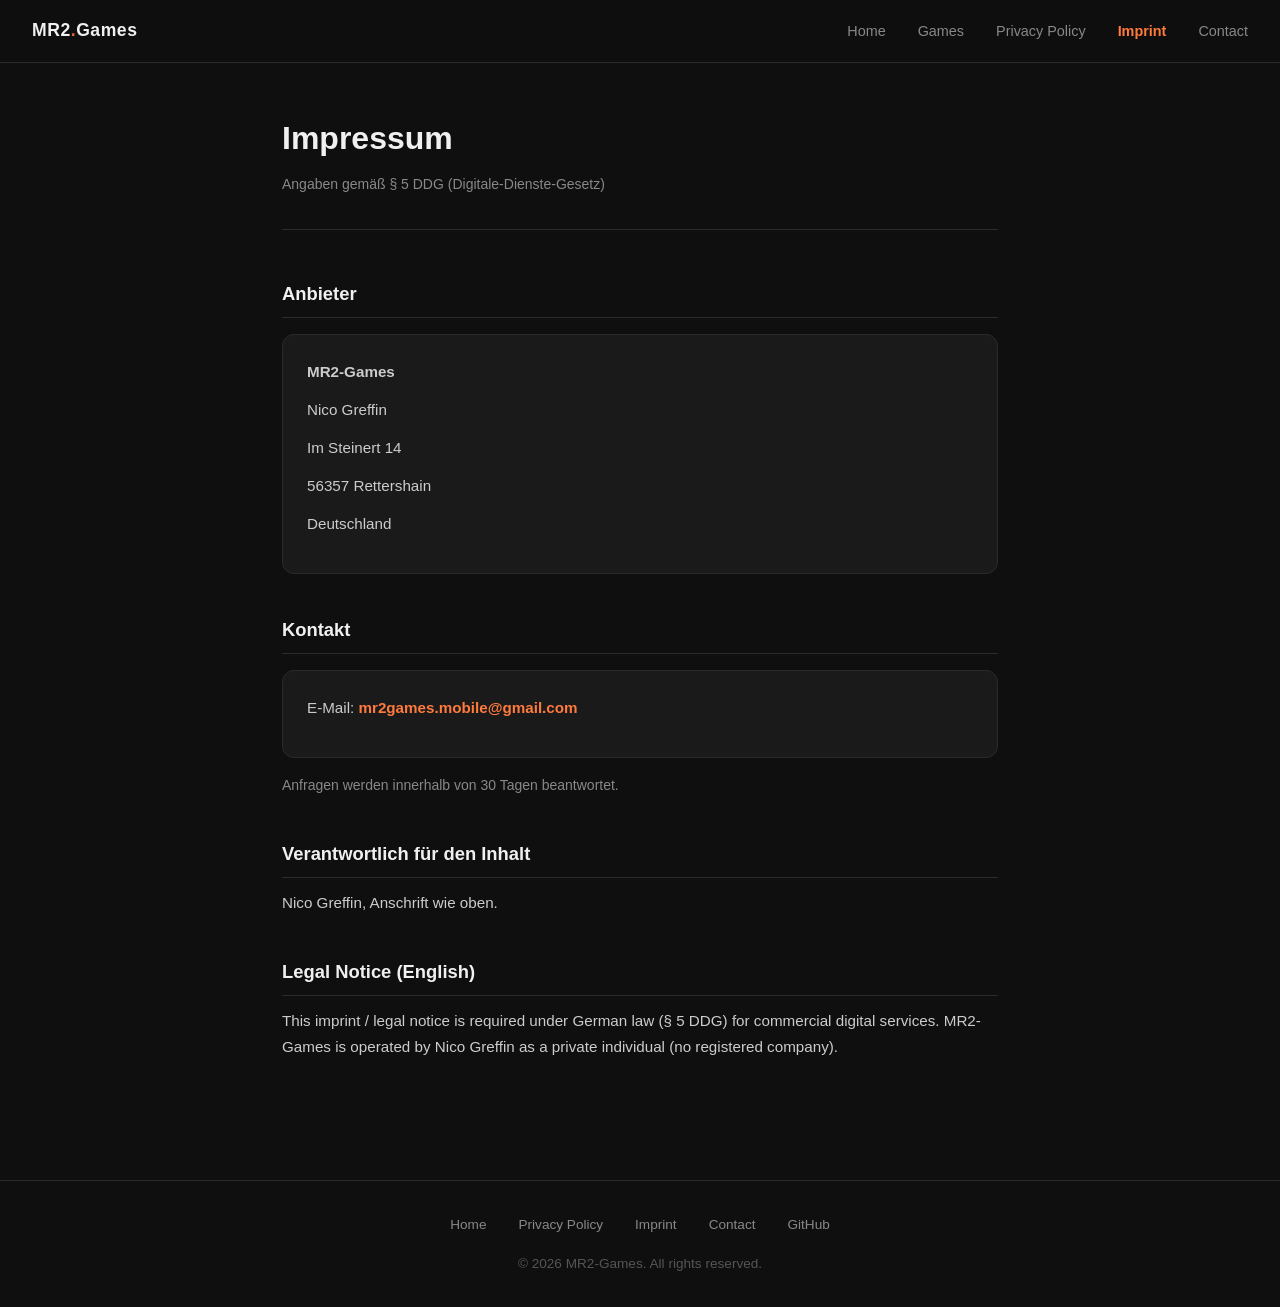
==== imprint.html @ e7df4bb7 "update" ====
<!DOCTYPE html>
<html lang="de">
<head>
  <meta charset="UTF-8">
  <meta name="viewport" content="width=device-width, initial-scale=1.0">
  <title>Impressum – MR2-Games</title>
  <meta name="description" content="Impressum / Legal Notice for MR2-Games.">
  <link rel="stylesheet" href="style.css">
</head>
<body>

  <nav>
    <div class="nav-brand">MR2<span>.</span>Games</div>
    <ul>
      <li><a href="index.html">Home</a></li>
      <li><a href="index.html#games">Games</a></li>
      <li><a href="privacy-policy.html">Privacy Policy</a></li>
      <li><a href="imprint.html" class="nav-active" aria-current="page">Imprint</a></li>
      <li><a href="mailto:mr2games.mobile@gmail.com">Contact</a></li>
    </ul>
  </nav>

  <div class="policy-container">

    <div class="policy-header">
      <h1>Impressum</h1>
      <p class="policy-meta">
        Angaben gemäß § 5 DDG (Digitale-Dienste-Gesetz)
      </p>
    </div>

    <!-- TODO: Adresse nach Umzug aktualisieren (geplant ~Juni 2026) -->

    <div class="policy-section">
      <h2>Anbieter</h2>
      <div class="contact-box">
        <p><strong>MR2-Games</strong></p>
        <p>Nico Greffin</p>
        <p>Im Steinert 14</p>
        <p>56357 Rettershain</p>
        <p>Deutschland</p>
      </div>
    </div>

    <div class="policy-section">
      <h2>Kontakt</h2>
      <div class="contact-box">
        <p>E-Mail: <a href="mailto:mr2games.mobile@gmail.com">mr2games.mobile@gmail.com</a></p>
      </div>
      <p style="margin-top:1rem; color: var(--text-muted); font-size:.875rem;">
        Anfragen werden innerhalb von 30 Tagen beantwortet.
      </p>
    </div>

    <div class="policy-section">
      <h2>Verantwortlich für den Inhalt</h2>
      <p>Nico Greffin, Anschrift wie oben.</p>
    </div>

    <div class="policy-section">
      <h2>Legal Notice (English)</h2>
      <p>
        This imprint / legal notice is required under German law (§ 5 DDG) for
        commercial digital services. MR2-Games is operated by Nico Greffin as a
        private individual (no registered company).
      </p>
    </div>

  </div><!-- /policy-container -->

  <footer>
    <div class="footer-links">
      <a href="index.html">Home</a>
      <a href="privacy-policy.html">Privacy Policy</a>
      <a href="imprint.html">Imprint</a>
      <a href="mailto:mr2games.mobile@gmail.com">Contact</a>
      <a href="https://github.com/MR2-Games" target="_blank">GitHub</a>
    </div>
    <p>&copy; 2026 MR2-Games. All rights reserved.</p>
  </footer>

</body>
</html>
---- style.css ----
:root {
    --bg: #0f0f0f;
    --surface: #1a1a1a;
    --border: #2a2a2a;
    --accent: #e8622a;
    --accent-light: #ff7a3d;
    --text: #f0f0f0;
    --text-muted: #888;
    --text-subtle: #555;
}

* {
    box-sizing: border-box;
    margin: 0;
    padding: 0;
}

body {
    font-family: -apple-system, BlinkMacSystemFont, "Segoe UI", Roboto, sans-serif;
    background: var(--bg);
    color: var(--text);
    line-height: 1.7;
    min-height: 100vh;
}

a {
    color: var(--accent-light);
    text-decoration: none;
}
a:hover {
    text-decoration: underline;
}

/* ── NAV ── */
nav {
    display: flex;
    align-items: center;
    justify-content: space-between;
    padding: 1rem 2rem;
    border-bottom: 1px solid var(--border);
    position: sticky;
    top: 0;
    background: rgba(15, 15, 15, 0.95);
    backdrop-filter: blur(8px);
    z-index: 100;
}

.nav-brand {
    font-size: 1.1rem;
    font-weight: 700;
    color: var(--text);
    letter-spacing: 0.03em;
}

.nav-brand span {
    color: var(--accent);
}

nav ul {
    list-style: none;
    display: flex;
    gap: 2rem;
}

nav ul a {
    color: var(--text-muted);
    font-size: 0.9rem;
    transition: color 0.2s;
}

nav ul a:hover {
    color: var(--text);
    text-decoration: none;
}
nav ul a.nav-active {
    color: var(--accent-light);
    font-weight: 600;
}

/* ── HERO ── */
.hero {
    text-align: center;
    padding: 6rem 2rem 4rem;
    max-width: 700px;
    margin: 0 auto;
}

.hero-badge {
    display: inline-block;
    background: var(--surface);
    border: 1px solid var(--border);
    color: var(--accent);
    font-size: 0.75rem;
    font-weight: 600;
    letter-spacing: 0.1em;
    text-transform: uppercase;
    padding: 0.3rem 0.9rem;
    border-radius: 99px;
    margin-bottom: 1.5rem;
}

.hero h1 {
    font-size: clamp(2rem, 5vw, 3.2rem);
    font-weight: 800;
    line-height: 1.15;
    margin-bottom: 1rem;
}

.hero h1 span {
    color: var(--accent);
}

.hero p {
    color: var(--text-muted);
    font-size: 1.1rem;
    max-width: 500px;
    margin: 0 auto 2.5rem;
}

/* ── GAMES GRID ── */
.section {
    max-width: 1000px;
    margin: 0 auto;
    padding: 3rem 2rem;
}

.section-title {
    font-size: 0.75rem;
    font-weight: 700;
    letter-spacing: 0.12em;
    text-transform: uppercase;
    color: var(--text-subtle);
    margin-bottom: 1.5rem;
}

.games-grid {
    display: grid;
    grid-template-columns: repeat(auto-fill, minmax(260px, 1fr));
    gap: 1.25rem;
}

.game-card {
    background: var(--surface);
    border: 1px solid var(--border);
    border-radius: 12px;
    padding: 1.5rem;
    transition:
        border-color 0.2s,
        transform 0.2s;
}

.game-card:hover {
    border-color: var(--accent);
    transform: translateY(-2px);
}

.game-card-icon {
    width: 56px;
    height: 56px;
    border-radius: 12px;
    background: var(--accent);
    display: flex;
    align-items: center;
    justify-content: center;
    font-size: 1.8rem;
    margin-bottom: 1rem;
}

.game-card h3 {
    font-size: 1rem;
    font-weight: 700;
    margin-bottom: 0.3rem;
}
.game-card p {
    color: var(--text-muted);
    font-size: 0.875rem;
    margin-bottom: 1rem;
}

.badge {
    display: inline-block;
    font-size: 0.7rem;
    font-weight: 600;
    padding: 0.2rem 0.6rem;
    border-radius: 99px;
    text-transform: uppercase;
    letter-spacing: 0.05em;
}

.badge-live {
    background: #1a3a1a;
    color: #4ade80;
    border: 1px solid #2a5a2a;
}
.badge-soon {
    background: #2a2a1a;
    color: #fbbf24;
    border: 1px solid #4a4a1a;
}

/* ── FOOTER ── */
footer {
    border-top: 1px solid var(--border);
    padding: 2rem;
    text-align: center;
    color: var(--text-subtle);
    font-size: 0.85rem;
}

footer a {
    color: var(--text-muted);
}
footer .footer-links {
    display: flex;
    gap: 2rem;
    justify-content: center;
    margin-bottom: 1rem;
}

/* ── PRIVACY PAGE ── */
.policy-container {
    max-width: 780px;
    margin: 0 auto;
    padding: 3rem 2rem 5rem;
}

.policy-header {
    margin-bottom: 3rem;
    padding-bottom: 2rem;
    border-bottom: 1px solid var(--border);
}

.policy-header h1 {
    font-size: 2rem;
    font-weight: 800;
    margin-bottom: 0.5rem;
}
.policy-meta {
    color: var(--text-muted);
    font-size: 0.875rem;
}

.policy-section {
    margin-bottom: 2.5rem;
}
.policy-section h2 {
    font-size: 1.15rem;
    font-weight: 700;
    margin-bottom: 0.75rem;
    padding-bottom: 0.5rem;
    border-bottom: 1px solid var(--border);
    color: var(--text);
}

.policy-section h3 {
    font-size: 0.95rem;
    font-weight: 600;
    color: var(--accent-light);
    margin: 1.25rem 0 0.5rem;
}

.policy-section p {
    color: #ccc;
    margin-bottom: 0.75rem;
    font-size: 0.95rem;
}

.policy-section ul {
    padding-left: 1.5rem;
    color: #ccc;
    font-size: 0.95rem;
}

.policy-section ul li {
    margin-bottom: 0.4rem;
}

.highlight-box {
    background: var(--surface);
    border: 1px solid var(--border);
    border-left: 3px solid var(--accent);
    border-radius: 8px;
    padding: 1rem 1.25rem;
    margin: 1rem 0;
    font-size: 0.9rem;
    color: #ccc;
}

.contact-box {
    background: var(--surface);
    border: 1px solid var(--border);
    border-radius: 12px;
    padding: 1.5rem;
    margin-top: 1rem;
}

.contact-box a {
    font-weight: 600;
}

/* ── TOC ── */
.toc {
    background: var(--surface);
    border: 1px solid var(--border);
    border-radius: 12px;
    padding: 1.25rem 1.5rem;
    margin-bottom: 2.5rem;
}

.toc p {
    font-size: 0.8rem;
    font-weight: 700;
    letter-spacing: 0.1em;
    text-transform: uppercase;
    color: var(--text-subtle);
    margin-bottom: 0.75rem;
}
.toc ol {
    padding-left: 1.25rem;
}
.toc ol li {
    font-size: 0.9rem;
    color: var(--text-muted);
    margin-bottom: 0.3rem;
}
.toc ol li a {
    color: var(--text-muted);
}
.toc ol li a:hover {
    color: var(--accent-light);
}
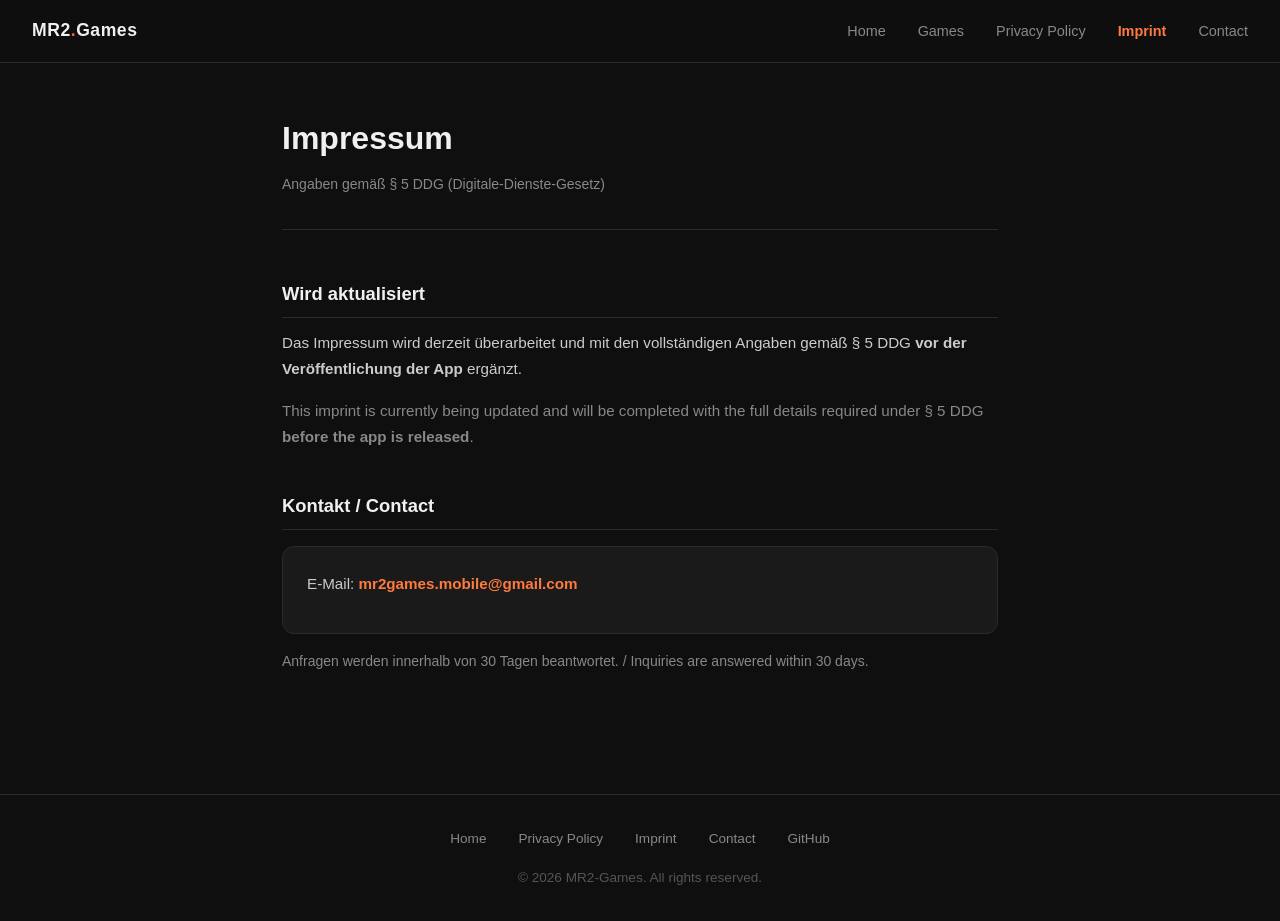
==== commit 2fcc5158: "Imprint: remove private home address (placeholder until launch) Temporary minimal imprint while the " ====
--- a/imprint.html
+++ b/imprint.html
@@ -29,40 +29,33 @@
       </p>
     </div>
 
-    <!-- TODO: Adresse nach Umzug aktualisieren (geplant ~Juni 2026) -->
+    <!--
+      HINWEIS: Vollständige Anbieter-Angaben (Klarname + ladungsfähige Anschrift)
+      werden VOR dem Launch der App ergänzt. Empfehlung: Geschäftsadresse
+      (Virtual Office) statt Privatadresse verwenden — die App ist derzeit noch
+      nicht veröffentlicht.
+    -->
 
     <div class="policy-section">
-      <h2>Anbieter</h2>
-      <div class="contact-box">
-        <p><strong>MR2-Games</strong></p>
-        <p>Nico Greffin</p>
-        <p>Im Steinert 14</p>
-        <p>56357 Rettershain</p>
-        <p>Deutschland</p>
-      </div>
+      <h2>Wird aktualisiert</h2>
+      <p>
+        Das Impressum wird derzeit überarbeitet und mit den vollständigen Angaben
+        gemäß § 5 DDG <strong>vor der Veröffentlichung der App</strong> ergänzt.
+      </p>
+      <p style="margin-top:1rem; color: var(--text-muted); font-size:.95rem;">
+        This imprint is currently being updated and will be completed with the full
+        details required under § 5 DDG <strong>before the app is released</strong>.
+      </p>
     </div>
 
     <div class="policy-section">
-      <h2>Kontakt</h2>
+      <h2>Kontakt / Contact</h2>
       <div class="contact-box">
         <p>E-Mail: <a href="mailto:mr2games.mobile@gmail.com">mr2games.mobile@gmail.com</a></p>
       </div>
       <p style="margin-top:1rem; color: var(--text-muted); font-size:.875rem;">
-        Anfragen werden innerhalb von 30 Tagen beantwortet.
-      </p>
-    </div>
-
-    <div class="policy-section">
-      <h2>Verantwortlich für den Inhalt</h2>
-      <p>Nico Greffin, Anschrift wie oben.</p>
-    </div>
-
-    <div class="policy-section">
-      <h2>Legal Notice (English)</h2>
-      <p>
-        This imprint / legal notice is required under German law (§ 5 DDG) for
-        commercial digital services. MR2-Games is operated by Nico Greffin as a
-        private individual (no registered company).
+        Anfragen werden innerhalb von 30 Tagen beantwortet. /
+        Inquiries are answered within 30 days.
       </p>
     </div>
 
@@ -74,7 +67,7 @@
       <a href="privacy-policy.html">Privacy Policy</a>
       <a href="imprint.html">Imprint</a>
       <a href="mailto:mr2games.mobile@gmail.com">Contact</a>
-      <a href="https://github.com/MR2-Games" target="_blank">GitHub</a>
+      <a href="https://github.com/MR2-Games" target="_blank" rel="noopener">GitHub</a>
     </div>
     <p>&copy; 2026 MR2-Games. All rights reserved.</p>
   </footer>
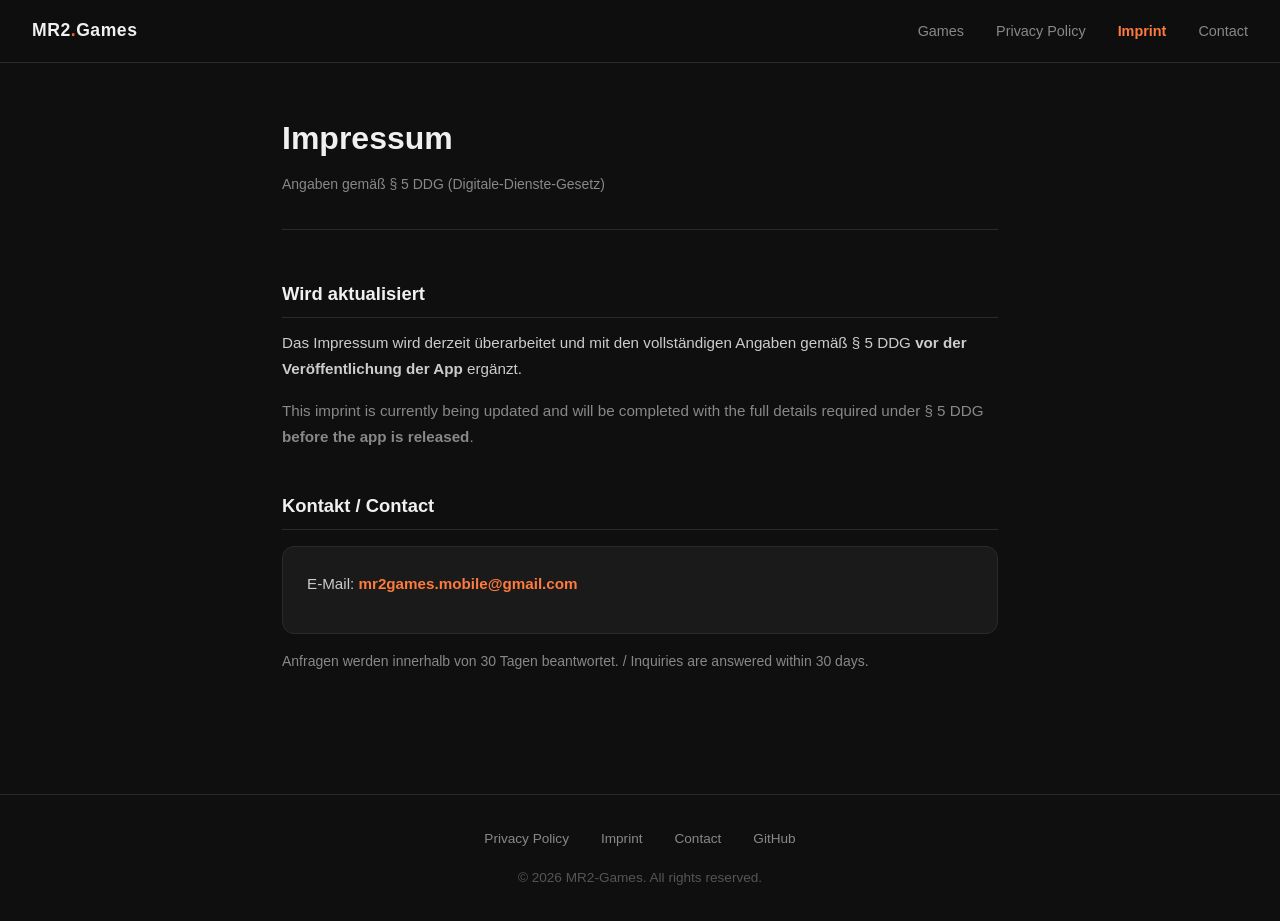
==== commit b0d507a5: "Remove "Home" link from privacy policy & imprint (nav + footer) 🤖 Generated with [Claude Code](https" ====
--- a/imprint.html
+++ b/imprint.html
@@ -12,7 +12,6 @@
   <nav>
     <div class="nav-brand">MR2<span>.</span>Games</div>
     <ul>
-      <li><a href="index.html">Home</a></li>
       <li><a href="index.html#games">Games</a></li>
       <li><a href="privacy-policy.html">Privacy Policy</a></li>
       <li><a href="imprint.html" class="nav-active" aria-current="page">Imprint</a></li>
@@ -63,7 +62,6 @@
 
   <footer>
     <div class="footer-links">
-      <a href="index.html">Home</a>
       <a href="privacy-policy.html">Privacy Policy</a>
       <a href="imprint.html">Imprint</a>
       <a href="mailto:mr2games.mobile@gmail.com">Contact</a>
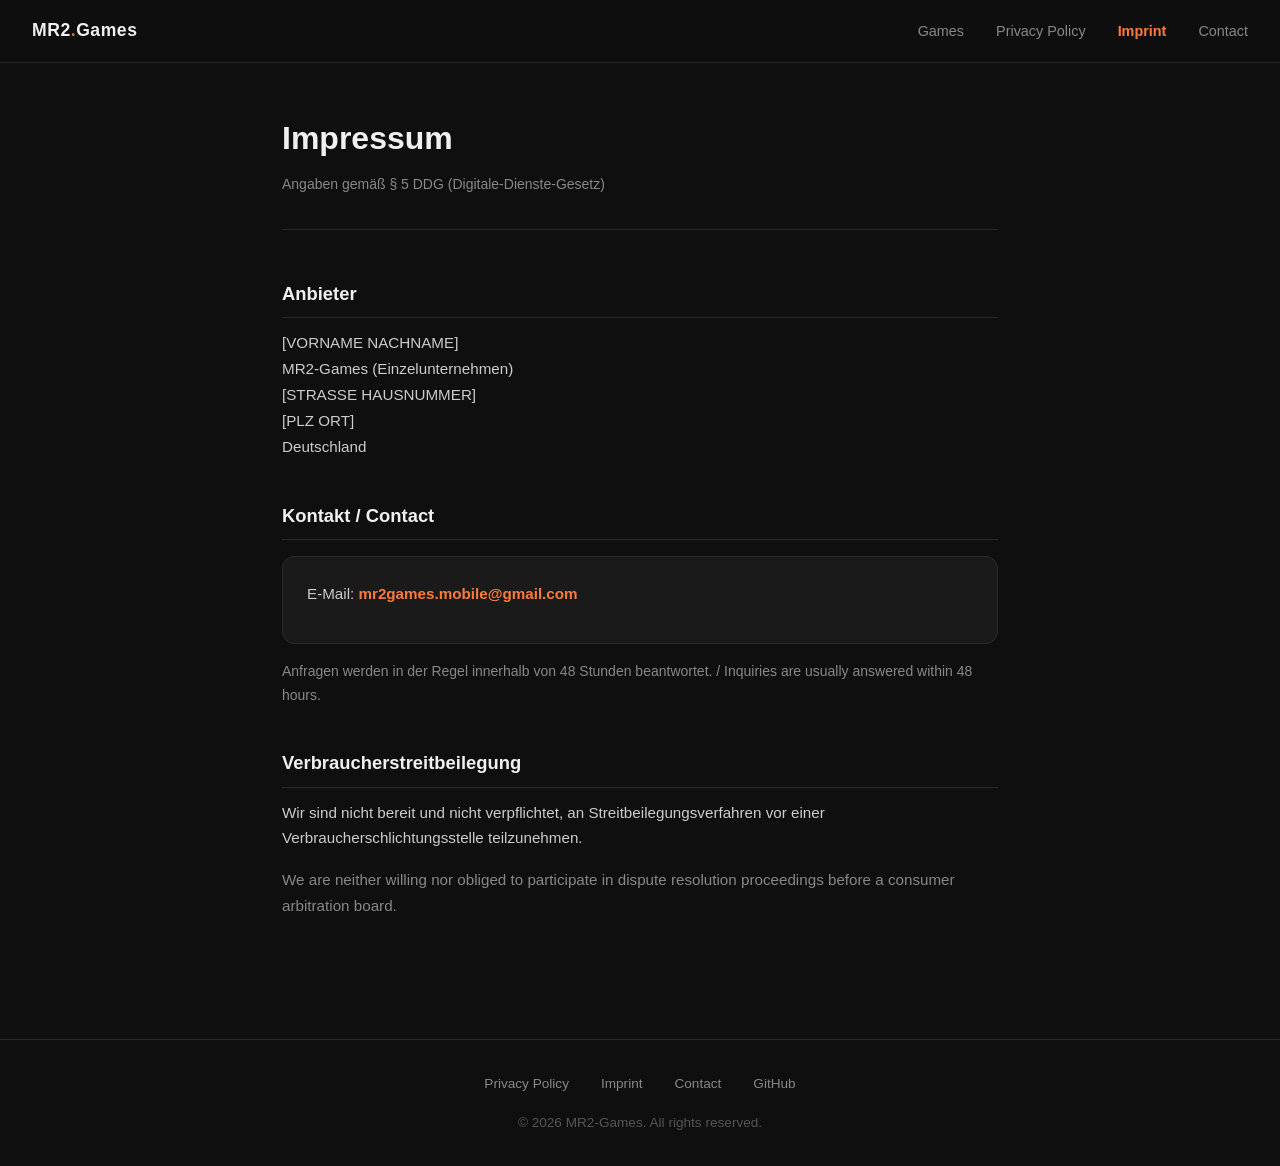
==== commit 885ddd78: "Update imprint with placeholder contact details and consumer dispute resolution information" ====
--- a/imprint.html
+++ b/imprint.html
@@ -5,6 +5,9 @@
   <meta name="viewport" content="width=device-width, initial-scale=1.0">
   <title>Impressum – MR2-Games</title>
   <meta name="description" content="Impressum / Legal Notice for MR2-Games.">
+  <!-- Impressum bleibt ueber die Navigation erreichbar (§ 5 DDG erfuellt),
+       soll aber nicht in Suchmaschinen-Treffern auftauchen. -->
+  <meta name="robots" content="noindex, follow">
   <link rel="stylesheet" href="style.css">
 </head>
 <body>
@@ -29,21 +32,19 @@
     </div>
 
     <!--
-      HINWEIS: Vollständige Anbieter-Angaben (Klarname + ladungsfähige Anschrift)
-      werden VOR dem Launch der App ergänzt. Empfehlung: Geschäftsadresse
-      (Virtual Office) statt Privatadresse verwenden — die App ist derzeit noch
-      nicht veröffentlicht.
+      TODO vor dem Live-Gang: die beiden Platzhalter unten durch die echten
+      Angaben ersetzen. Ohne Klarname UND ladungsfaehige Anschrift ist das
+      Impressum nach § 5 DDG unvollstaendig.
     -->
 
     <div class="policy-section">
-      <h2>Wird aktualisiert</h2>
+      <h2>Anbieter</h2>
       <p>
-        Das Impressum wird derzeit überarbeitet und mit den vollständigen Angaben
-        gemäß § 5 DDG <strong>vor der Veröffentlichung der App</strong> ergänzt.
-      </p>
-      <p style="margin-top:1rem; color: var(--text-muted); font-size:.95rem;">
-        This imprint is currently being updated and will be completed with the full
-        details required under § 5 DDG <strong>before the app is released</strong>.
+        [VORNAME NACHNAME]<br>
+        MR2-Games (Einzelunternehmen)<br>
+        [STRASSE HAUSNUMMER]<br>
+        [PLZ ORT]<br>
+        Deutschland
       </p>
     </div>
 
@@ -53,8 +54,20 @@
         <p>E-Mail: <a href="mailto:mr2games.mobile@gmail.com">mr2games.mobile@gmail.com</a></p>
       </div>
       <p style="margin-top:1rem; color: var(--text-muted); font-size:.875rem;">
-        Anfragen werden innerhalb von 30 Tagen beantwortet. /
-        Inquiries are answered within 30 days.
+        Anfragen werden in der Regel innerhalb von 48 Stunden beantwortet. /
+        Inquiries are usually answered within 48 hours.
+      </p>
+    </div>
+
+    <div class="policy-section">
+      <h2>Verbraucherstreitbeilegung</h2>
+      <p>
+        Wir sind nicht bereit und nicht verpflichtet, an Streitbeilegungsverfahren
+        vor einer Verbraucherschlichtungsstelle teilzunehmen.
+      </p>
+      <p style="margin-top:1rem; color: var(--text-muted); font-size:.95rem;">
+        We are neither willing nor obliged to participate in dispute resolution
+        proceedings before a consumer arbitration board.
       </p>
     </div>
 
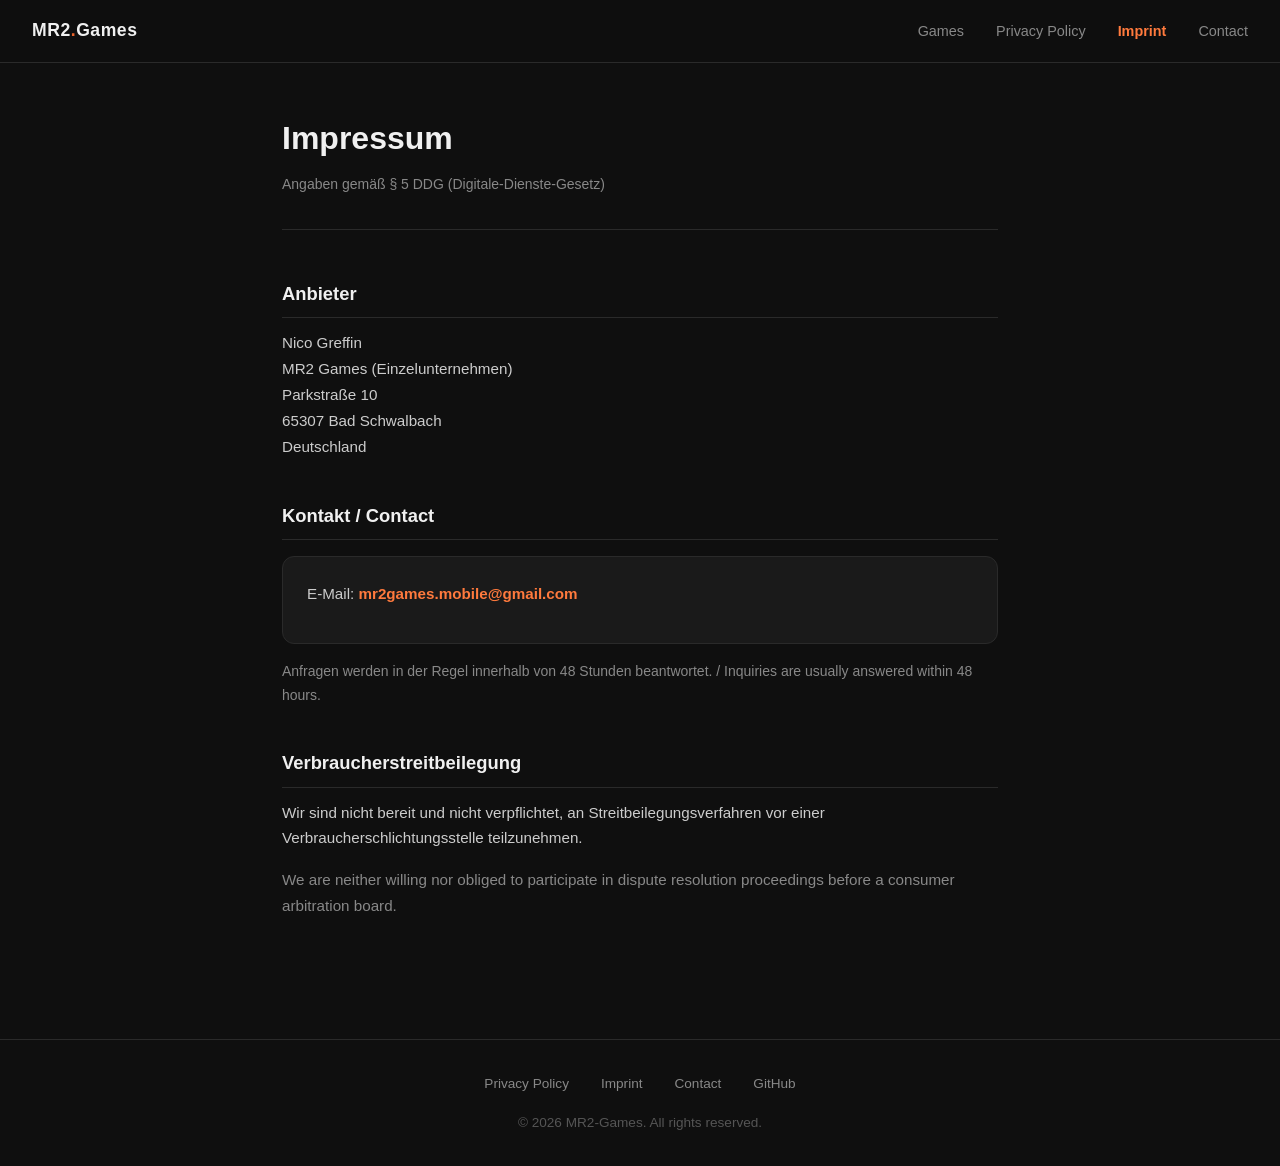
==== commit 9340fda6: "Imprint: provider name and address (MR2 Games, Bad Schwalbach) Replace the placeholders with the own" ====
--- a/imprint.html
+++ b/imprint.html
@@ -31,19 +31,13 @@
       </p>
     </div>
 
-    <!--
-      TODO vor dem Live-Gang: die beiden Platzhalter unten durch die echten
-      Angaben ersetzen. Ohne Klarname UND ladungsfaehige Anschrift ist das
-      Impressum nach § 5 DDG unvollstaendig.
-    -->
-
     <div class="policy-section">
       <h2>Anbieter</h2>
       <p>
-        [VORNAME NACHNAME]<br>
-        MR2-Games (Einzelunternehmen)<br>
-        [STRASSE HAUSNUMMER]<br>
-        [PLZ ORT]<br>
+        Nico Greffin<br>
+        MR2 Games (Einzelunternehmen)<br>
+        Parkstraße 10<br>
+        65307 Bad Schwalbach<br>
         Deutschland
       </p>
     </div>
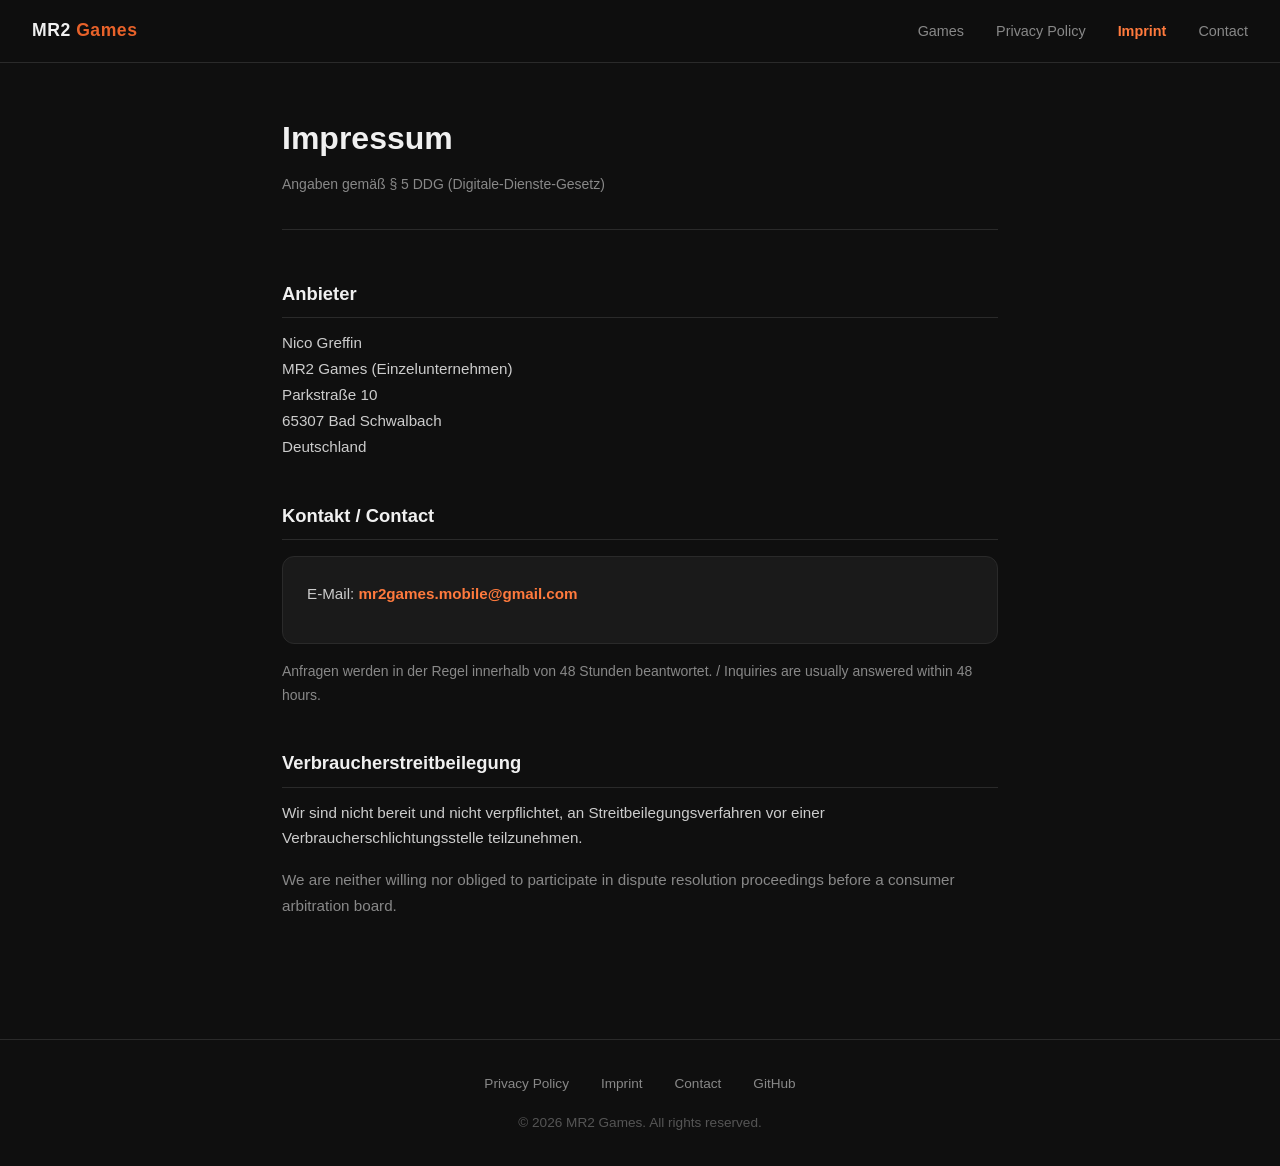
==== commit db09d6c2: "Brand name: MR2 Games instead of MR2-Games Titles, meta descriptions, logo, copyright and policy tex" ====
--- a/imprint.html
+++ b/imprint.html
@@ -3,8 +3,8 @@
 <head>
   <meta charset="UTF-8">
   <meta name="viewport" content="width=device-width, initial-scale=1.0">
-  <title>Impressum – MR2-Games</title>
-  <meta name="description" content="Impressum / Legal Notice for MR2-Games.">
+  <title>Impressum – MR2 Games</title>
+  <meta name="description" content="Impressum / Legal Notice for MR2 Games.">
   <!-- Impressum bleibt ueber die Navigation erreichbar (§ 5 DDG erfuellt),
        soll aber nicht in Suchmaschinen-Treffern auftauchen. -->
   <meta name="robots" content="noindex, follow">
@@ -13,7 +13,7 @@
 <body>
 
   <nav>
-    <div class="nav-brand">MR2<span>.</span>Games</div>
+    <div class="nav-brand">MR2 <span>Games</span></div>
     <ul>
       <li><a href="index.html#games">Games</a></li>
       <li><a href="privacy-policy.html">Privacy Policy</a></li>
@@ -74,7 +74,7 @@
       <a href="mailto:mr2games.mobile@gmail.com">Contact</a>
       <a href="https://github.com/MR2-Games" target="_blank" rel="noopener">GitHub</a>
     </div>
-    <p>&copy; 2026 MR2-Games. All rights reserved.</p>
+    <p>&copy; 2026 MR2 Games. All rights reserved.</p>
   </footer>
 
 </body>
